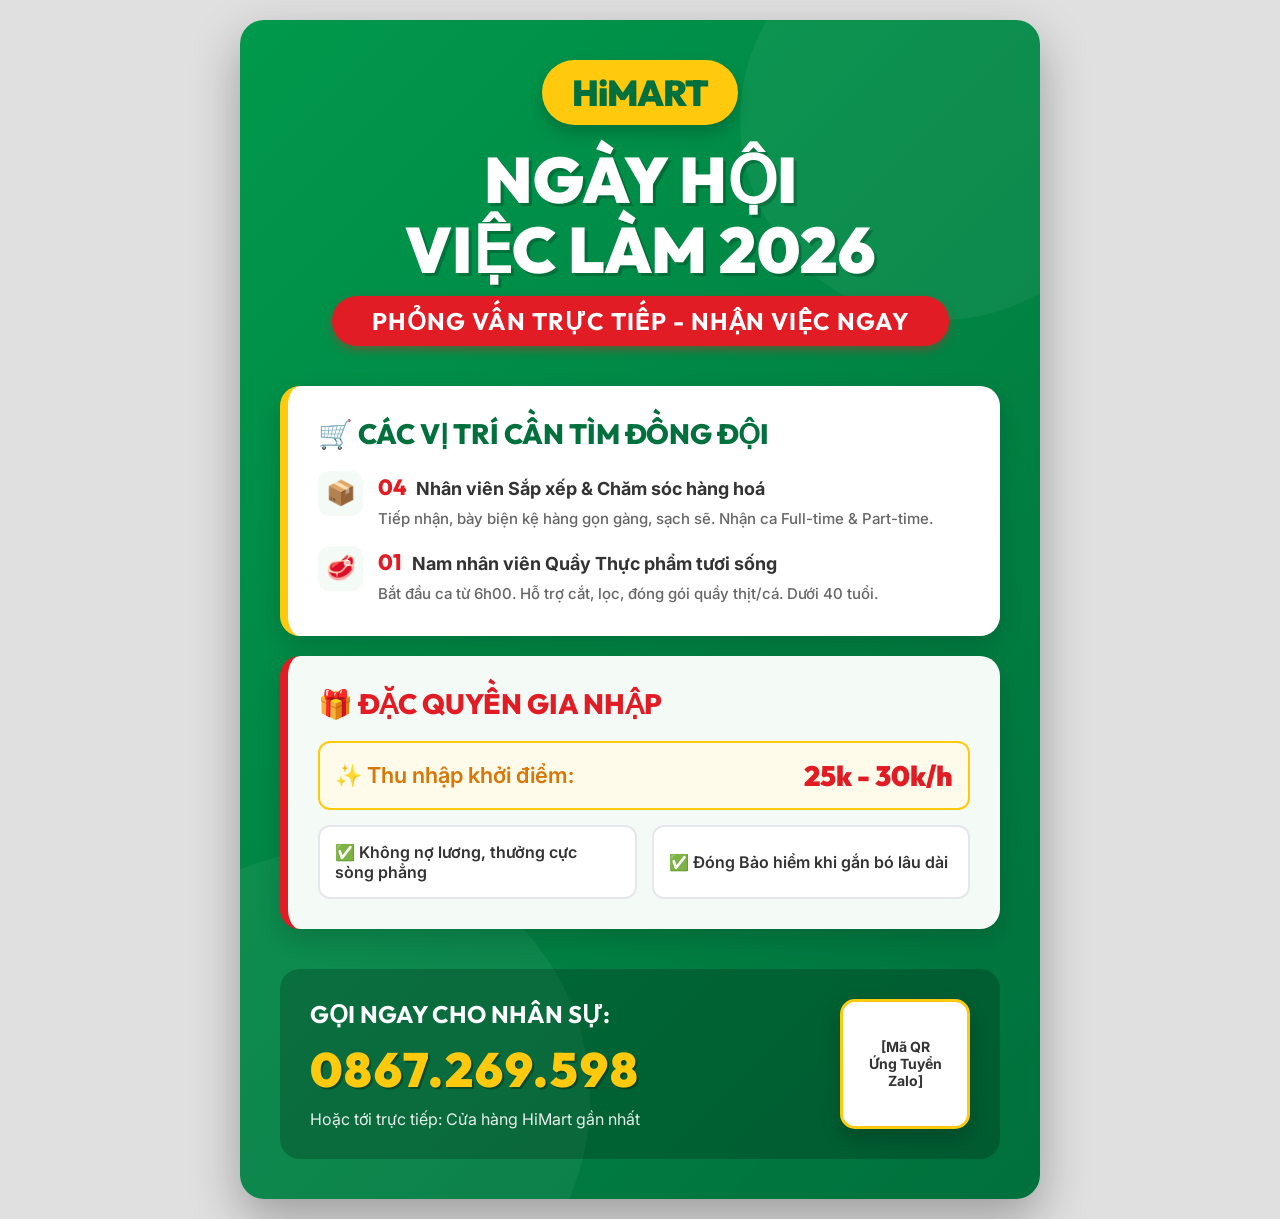
==== tuyen-dung/index.html @ f9a3f5d9 "feat: Add recruitment poster and link it in homepage" ====
<!DOCTYPE html>
<html lang="vi">
<head>
    <meta charset="UTF-8">
    <meta name="viewport" content="width=device-width, initial-scale=1.0">
    <title>HiMart - Ngày Hội Tuyển Dụng</title>
    <link rel="preconnect" href="https://fonts.googleapis.com">
    <link rel="preconnect" href="https://fonts.gstatic.com" crossorigin>
    <link href="https://fonts.googleapis.com/css2?family=Inter:wght@400;500;600;700&family=Outfit:wght@500;700;800;900&display=swap" rel="stylesheet">
    <style>
        :root {
            --himart-green: #00994C;
            --himart-dark-green: #00703C;
            --himart-yellow: #FFC90E;
            --himart-red: #E11C24;
            --text-main: #333333;
            --bg-light: #F4FAF6;
        }

        * {
            box-sizing: border-box;
            margin: 0;
            padding: 0;
        }

        body {
            font-family: 'Inter', sans-serif;
            background-color: #e0e0e0;
            display: flex;
            justify-content: center;
            align-items: center;
            min-height: 100vh;
            padding: 20px;
        }

        /* Poster Container */
        .poster {
            width: 100%;
            max-width: 800px;
            background: linear-gradient(135deg, var(--himart-green) 0%, var(--himart-dark-green) 100%);
            box-shadow: 0 20px 50px rgba(0,0,0,0.3);
            border-radius: 24px;
            overflow: hidden;
            position: relative;
            color: #fff;
        }

        /* Decorative Elements */
        .decor-circle {
            position: absolute;
            width: 400px;
            height: 400px;
            background: rgba(255, 255, 255, 0.05);
            border-radius: 50%;
            top: -100px;
            right: -100px;
            z-index: 0;
        }

        .poster-content {
            position: relative;
            z-index: 1;
            padding: 40px;
        }

        /* Header Section */
        .header {
            text-align: center;
            margin-bottom: 30px;
        }

        .logo-box {
            display: inline-block;
            background: var(--himart-yellow);
            color: var(--himart-dark-green);
            font-family: 'Outfit', sans-serif;
            font-weight: 900;
            font-size: 36px;
            padding: 10px 30px;
            border-radius: 50px;
            margin-bottom: 20px;
            box-shadow: 0 8px 15px rgba(0,0,0,0.2);
            letter-spacing: -1px;
        }

        .title-main {
            font-family: 'Outfit', sans-serif;
            font-size: 64px;
            font-weight: 900;
            color: #fff;
            text-transform: uppercase;
            line-height: 1.1;
            text-shadow: 3px 3px 0px rgba(0,0,0,0.2);
            margin-bottom: 10px;
        }

        .subtitle {
            background: var(--himart-red);
            display: inline-block;
            font-family: 'Outfit', sans-serif;
            font-size: 24px;
            font-weight: 700;
            padding: 10px 40px;
            border-radius: 50px;
            text-transform: uppercase;
            box-shadow: 0 4px 10px rgba(225, 28, 36, 0.4);
            letter-spacing: 1px;
        }

        /* Main Content Grid */
        .main-info {
            display: flex;
            flex-direction: column;
            gap: 20px;
            margin-top: 40px;
        }

        /* Info Cards */
        .card {
            background: #fff;
            border-radius: 20px;
            padding: 30px;
            color: var(--text-main);
            box-shadow: 0 10px 25px rgba(0,0,0,0.15);
            border-left: 8px solid var(--himart-yellow);
        }

        .card.highlight {
            border-left: 8px solid var(--himart-red);
            background: var(--bg-light);
        }

        .card-title {
            font-family: 'Outfit', sans-serif;
            font-size: 28px;
            font-weight: 800;
            color: var(--himart-dark-green);
            margin-bottom: 20px;
            display: flex;
            align-items: center;
            gap: 10px;
        }

        /* Job Positions */
        .job-item {
            display: flex;
            align-items: flex-start;
            margin-bottom: 15px;
            font-size: 18px;
            line-height: 1.5;
            font-weight: 500;
        }

        .job-item:last-child {
            margin-bottom: 0;
        }

        .job-icon {
            font-size: 24px;
            margin-right: 15px;
            background: var(--bg-light);
            width: 45px;
            height: 45px;
            display: flex;
            align-items: center;
            justify-content: center;
            border-radius: 12px;
            flex-shrink: 0;
        }

        .job-qty {
            color: var(--himart-red);
            font-weight: 800;
            font-family: 'Outfit', sans-serif;
            font-size: 22px;
            margin-right: 5px;
        }

        /* Benefits */
        .benefit-grid {
            display: grid;
            grid-template-columns: 1fr 1fr;
            gap: 15px;
        }

        .benefit-item {
            background: #fff;
            border: 2px solid #E5E7EB;
            padding: 15px;
            border-radius: 12px;
            font-weight: 600;
            font-size: 16px;
            display: flex;
            align-items: center;
            gap: 10px;
        }

        .benefit-item.salary {
            background: #FFFBEB;
            border-color: var(--himart-yellow);
            color: #D97706;
            grid-column: span 2;
            font-size: 22px;
        }

        .salary-amount {
            font-family: 'Outfit', sans-serif;
            font-size: 28px;
            font-weight: 900;
            color: var(--himart-red);
        }

        /* Footer */
        .footer {
            margin-top: 40px;
            background: rgba(0,0,0,0.2);
            border-radius: 20px;
            padding: 30px;
            display: flex;
            align-items: center;
            justify-content: space-between;
        }

        .contact-info {
            flex: 1;
        }

        .contact-title {
            font-family: 'Outfit', sans-serif;
            font-size: 24px;
            font-weight: 700;
            margin-bottom: 10px;
        }

        .contact-phone {
            font-family: 'Outfit', sans-serif;
            font-size: 48px;
            font-weight: 900;
            color: var(--himart-yellow);
            letter-spacing: 2px;
            text-shadow: 2px 2px 0px rgba(0,0,0,0.3);
        }

        .qr-box {
            width: 130px;
            height: 130px;
            background: #fff;
            padding: 10px;
            border-radius: 15px;
            box-shadow: 0 10px 20px rgba(0,0,0,0.2);
            flex-shrink: 0;
            display: flex;
            align-items: center;
            justify-content: center;
            text-align: center;
            color: var(--text-main);
            font-size: 14px;
            font-weight: bold;
            border: 3px solid var(--himart-yellow);
        }

        /* Responsive */
        @media (max-width: 768px) {
            .title-main { font-size: 48px; }
            .subtitle { font-size: 18px; }
            .benefit-grid { grid-template-columns: 1fr; }
            .benefit-item.salary { grid-column: 1; font-size: 18px; }
            .footer { flex-direction: column; text-align: center; gap: 20px; }
            .contact-phone { font-size: 36px; }
        }
    </style>
</head>
<body>

    <div class="poster">
        <div class="decor-circle"></div>
        <div class="decor-circle" style="top: auto; bottom: -150px; left: -150px; width: 500px; height: 500px;"></div>

        <div class="poster-content">
            <!-- HEADER -->
            <div class="header">
                <div class="logo-box">HiMART</div>
                <h1 class="title-main">NGÀY HỘI<br>VIỆC LÀM 2026</h1>
                <div class="subtitle">PHỎNG VẤN TRỰC TIẾP - NHẬN VIỆC NGAY</div>
            </div>

            <!-- MAIN CONTENT -->
            <div class="main-info">
                
                <!-- JOB CARD -->
                <div class="card">
                    <h2 class="card-title">🛒 CÁC VỊ TRÍ CẦN TÌM ĐỒNG ĐỘI</h2>
                    
                    <div class="job-item">
                        <div class="job-icon">📦</div>
                        <div>
                            <span class="job-qty">04</span> 
                            <span><strong>Nhân viên Sắp xếp & Chăm sóc hàng hoá</strong><br>
                            <span style="color: #666; font-size: 15px;">Tiếp nhận, bày biện kệ hàng gọn gàng, sạch sẽ. Nhận ca Full-time & Part-time.</span></span>
                        </div>
                    </div>

                    <div class="job-item">
                        <div class="job-icon">🥩</div>
                        <div>
                            <span class="job-qty">01</span> 
                            <span><strong>Nam nhân viên Quầy Thực phẩm tươi sống</strong><br>
                            <span style="color: #666; font-size: 15px;">Bắt đầu ca từ 6h00. Hỗ trợ cắt, lọc, đóng gói quầy thịt/cá. Dưới 40 tuổi.</span></span>
                        </div>
                    </div>
                </div>

                <!-- BENEFIT CARD -->
                <div class="card highlight">
                    <h2 class="card-title" style="color: var(--himart-red);">🎁 ĐẶC QUYỀN GIA NHẬP</h2>
                    
                    <div class="benefit-grid">
                        <div class="benefit-item salary">
                            ✨ Thu nhập khởi điểm: <span class="salary-amount" style="margin-left:auto;">25k - 30k/h</span>
                        </div>
                        <div class="benefit-item">
                            ✅ Không nợ lương, thưởng cực sòng phẳng
                        </div>
                        <div class="benefit-item">
                            ✅ Đóng Bảo hiểm khi gắn bó lâu dài
                        </div>
                    </div>
                </div>
                
            </div>

            <!-- FOOTER -->
            <div class="footer">
                <div class="contact-info">
                    <div class="contact-title">GỌI NGAY CHO NHÂN SỰ:</div>
                    <div class="contact-phone">0867.269.598</div>
                    <p style="margin-top: 10px; font-size: 16px; opacity: 0.9;">Hoặc tới trực tiếp: Cửa hàng HiMart gần nhất</p>
                </div>
                <div class="qr-box">
                    <span>[Mã QR<br>Ứng Tuyển<br>Zalo]</span>
                </div>
            </div>

        </div>
    </div>

</body>
</html>
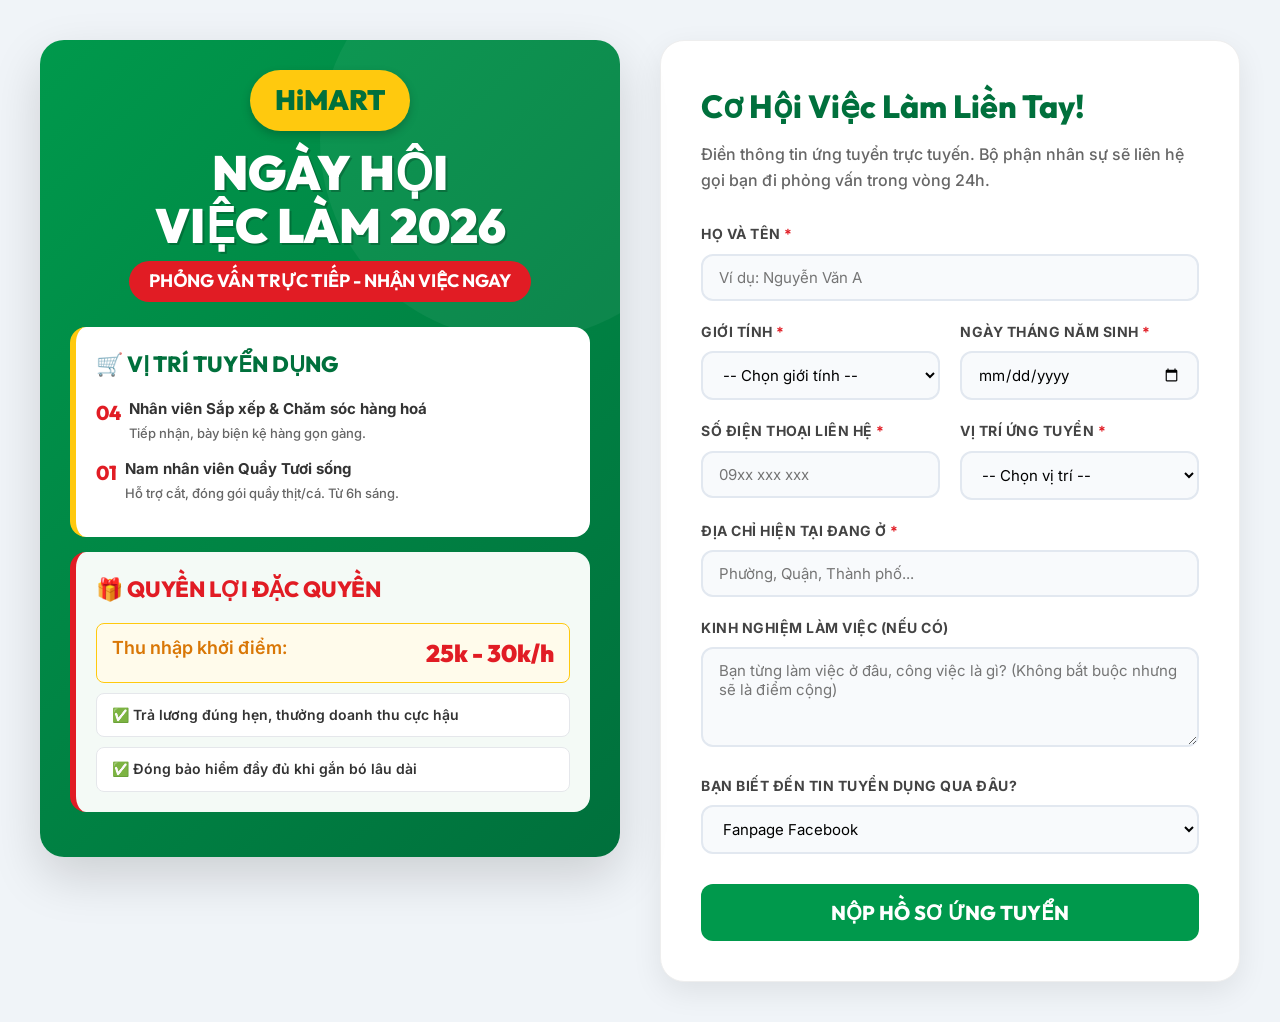
==== commit 5b3d58b1: "feat: Replace Google Form with native HiMart application form" ====
--- a/tuyen-dung/index.html
+++ b/tuyen-dung/index.html
@@ -3,10 +3,11 @@
 <head>
     <meta charset="UTF-8">
     <meta name="viewport" content="width=device-width, initial-scale=1.0">
-    <title>HiMart - Ngày Hội Tuyển Dụng</title>
+    <title>HiMart - Ngày Hội Tuyển Dụng & Ứng Tuyển Online</title>
     <link rel="preconnect" href="https://fonts.googleapis.com">
     <link rel="preconnect" href="https://fonts.gstatic.com" crossorigin>
     <link href="https://fonts.googleapis.com/css2?family=Inter:wght@400;500;600;700&family=Outfit:wght@500;700;800;900&display=swap" rel="stylesheet">
+    <link rel="stylesheet" href="https://cdnjs.cloudflare.com/ajax/libs/font-awesome/6.4.0/css/all.min.css">
     <style>
         :root {
             --himart-green: #00994C;
@@ -25,27 +26,32 @@
 
         body {
             font-family: 'Inter', sans-serif;
-            background-color: #e0e0e0;
-            display: flex;
-            justify-content: center;
-            align-items: center;
-            min-height: 100vh;
-            padding: 20px;
-        }
-
-        /* Poster Container */
+            background-color: #f0f4f8;
+            color: var(--text-main);
+            padding: 40px 20px;
+            line-height: 1.6;
+        }
+
+        .container {
+            max-width: 1200px;
+            margin: 0 auto;
+            display: grid;
+            grid-template-columns: 1fr 1fr;
+            gap: 40px;
+            align-items: start;
+        }
+
+        /* Poster Side */
         .poster {
-            width: 100%;
-            max-width: 800px;
             background: linear-gradient(135deg, var(--himart-green) 0%, var(--himart-dark-green) 100%);
-            box-shadow: 0 20px 50px rgba(0,0,0,0.3);
+            box-shadow: 0 20px 50px rgba(0,0,0,0.15);
             border-radius: 24px;
             overflow: hidden;
-            position: relative;
+            position: sticky;
+            top: 40px;
             color: #fff;
         }
 
-        /* Decorative Elements */
         .decor-circle {
             position: absolute;
             width: 400px;
@@ -60,289 +66,235 @@
         .poster-content {
             position: relative;
             z-index: 1;
+            padding: 30px;
+        }
+
+        /* Header Section */
+        .header { text-align: center; margin-bottom: 25px; }
+        .logo-box {
+            display: inline-block; background: var(--himart-yellow); color: var(--himart-dark-green);
+            font-family: 'Outfit', sans-serif; font-weight: 900; font-size: 28px;
+            padding: 8px 25px; border-radius: 50px; margin-bottom: 15px;
+            box-shadow: 0 4px 10px rgba(0,0,0,0.2);
+        }
+        .title-main { font-family: 'Outfit', sans-serif; font-size: 48px; font-weight: 900; line-height: 1.1; margin-bottom: 10px; text-shadow: 2px 2px 0px rgba(0,0,0,0.2); }
+        .subtitle { background: var(--himart-red); display: inline-block; font-family: 'Outfit', sans-serif; font-size: 18px; font-weight: 700; padding: 6px 20px; border-radius: 50px; }
+
+        /* Info Cards in Poster */
+        .card { background: #fff; border-radius: 16px; padding: 20px; color: var(--text-main); margin-bottom: 15px; border-left: 6px solid var(--himart-yellow); }
+        .card.highlight { border-left: 6px solid var(--himart-red); background: var(--bg-light); }
+        .card-title { font-family: 'Outfit', sans-serif; font-size: 22px; font-weight: 800; color: var(--himart-dark-green); margin-bottom: 15px; }
+        
+        .job-item { display: flex; align-items: flex-start; margin-bottom: 12px; font-weight: 500; font-size: 15px; }
+        .job-qty { color: var(--himart-red); font-weight: 800; font-family: 'Outfit', sans-serif; font-size: 20px; margin-right: 8px; }
+
+        .benefit-grid { display: grid; grid-template-columns: 1fr; gap: 10px; }
+        .benefit-item { background: #fff; border: 1px solid #E5E7EB; padding: 10px 15px; border-radius: 8px; font-weight: 600; font-size: 14px; }
+        .benefit-item.salary { background: #FFFBEB; border-color: var(--himart-yellow); color: #D97706; font-size: 18px; }
+        .salary-amount { font-family: 'Outfit', sans-serif; font-size: 24px; font-weight: 900; color: var(--himart-red); float: right; }
+
+        /* Form Side */
+        .form-wrapper {
+            background: #fff;
             padding: 40px;
-        }
-
-        /* Header Section */
-        .header {
-            text-align: center;
-            margin-bottom: 30px;
-        }
-
-        .logo-box {
-            display: inline-block;
-            background: var(--himart-yellow);
-            color: var(--himart-dark-green);
+            border-radius: 24px;
+            box-shadow: 0 10px 30px rgba(0,0,0,0.08);
+            border: 1px solid #eee;
+        }
+
+        .form-header { margin-bottom: 30px; }
+        .form-header h2 { font-family: 'Outfit', sans-serif; font-size: 32px; font-weight: 800; color: var(--himart-dark-green); margin-bottom: 10px; }
+        .form-header p { color: #666; font-size: 16px; font-weight: 500; }
+
+        .form-group { margin-bottom: 20px; }
+        .form-row { display: grid; grid-template-columns: 1fr 1fr; gap: 20px; }
+        
+        label { display: block; font-weight: 700; margin-bottom: 8px; color: #444; font-size: 14px; text-transform: uppercase; letter-spacing: 0.5px; }
+        .required { color: var(--himart-red); }
+        
+        input[type="text"], input[type="tel"], input[type="date"], select, textarea {
+            width: 100%;
+            padding: 12px 16px;
+            border: 2px solid #e2e8f0;
+            border-radius: 12px;
+            font-family: 'Inter', sans-serif;
+            font-size: 15px;
+            background: #f8fafc;
+            transition: all 0.2s;
+            outline: none;
+        }
+
+        input:focus, select:focus, textarea:focus { border-color: var(--himart-green); background: #fff; box-shadow: 0 0 0 3px rgba(0, 153, 76, 0.1); }
+        textarea { resize: vertical; min-height: 100px; }
+
+        .submit-btn {
+            width: 100%;
+            background: var(--himart-green);
+            color: #fff;
+            border: none;
+            padding: 16px;
             font-family: 'Outfit', sans-serif;
-            font-weight: 900;
-            font-size: 36px;
-            padding: 10px 30px;
-            border-radius: 50px;
-            margin-bottom: 20px;
-            box-shadow: 0 8px 15px rgba(0,0,0,0.2);
-            letter-spacing: -1px;
-        }
-
-        .title-main {
-            font-family: 'Outfit', sans-serif;
-            font-size: 64px;
-            font-weight: 900;
-            color: #fff;
-            text-transform: uppercase;
-            line-height: 1.1;
-            text-shadow: 3px 3px 0px rgba(0,0,0,0.2);
-            margin-bottom: 10px;
-        }
-
-        .subtitle {
-            background: var(--himart-red);
-            display: inline-block;
-            font-family: 'Outfit', sans-serif;
-            font-size: 24px;
-            font-weight: 700;
-            padding: 10px 40px;
-            border-radius: 50px;
-            text-transform: uppercase;
-            box-shadow: 0 4px 10px rgba(225, 28, 36, 0.4);
-            letter-spacing: 1px;
-        }
-
-        /* Main Content Grid */
-        .main-info {
-            display: flex;
-            flex-direction: column;
-            gap: 20px;
-            margin-top: 40px;
-        }
-
-        /* Info Cards */
-        .card {
-            background: #fff;
-            border-radius: 20px;
-            padding: 30px;
-            color: var(--text-main);
-            box-shadow: 0 10px 25px rgba(0,0,0,0.15);
-            border-left: 8px solid var(--himart-yellow);
-        }
-
-        .card.highlight {
-            border-left: 8px solid var(--himart-red);
-            background: var(--bg-light);
-        }
-
-        .card-title {
-            font-family: 'Outfit', sans-serif;
-            font-size: 28px;
+            font-size: 20px;
             font-weight: 800;
-            color: var(--himart-dark-green);
-            margin-bottom: 20px;
-            display: flex;
-            align-items: center;
-            gap: 10px;
-        }
-
-        /* Job Positions */
-        .job-item {
-            display: flex;
-            align-items: flex-start;
-            margin-bottom: 15px;
-            font-size: 18px;
-            line-height: 1.5;
-            font-weight: 500;
-        }
-
-        .job-item:last-child {
-            margin-bottom: 0;
-        }
-
-        .job-icon {
-            font-size: 24px;
-            margin-right: 15px;
-            background: var(--bg-light);
-            width: 45px;
-            height: 45px;
-            display: flex;
-            align-items: center;
-            justify-content: center;
             border-radius: 12px;
-            flex-shrink: 0;
-        }
-
-        .job-qty {
-            color: var(--himart-red);
-            font-weight: 800;
-            font-family: 'Outfit', sans-serif;
-            font-size: 22px;
-            margin-right: 5px;
-        }
-
-        /* Benefits */
-        .benefit-grid {
-            display: grid;
-            grid-template-columns: 1fr 1fr;
-            gap: 15px;
-        }
-
-        .benefit-item {
-            background: #fff;
-            border: 2px solid #E5E7EB;
+            cursor: pointer;
+            transition: transform 0.2s, background 0.2s;
+            margin-top: 10px;
+        }
+        
+        .submit-btn:hover { background: var(--himart-dark-green); transform: translateY(-2px); box-shadow: 0 10px 20px rgba(0, 153, 76, 0.2); }
+        
+        .success-message {
+            display: none;
+            background: #ecfdf5;
+            border: 1px solid #10b981;
+            color: #047857;
             padding: 15px;
             border-radius: 12px;
+            margin-top: 20px;
             font-weight: 600;
-            font-size: 16px;
-            display: flex;
-            align-items: center;
-            gap: 10px;
-        }
-
-        .benefit-item.salary {
-            background: #FFFBEB;
-            border-color: var(--himart-yellow);
-            color: #D97706;
-            grid-column: span 2;
-            font-size: 22px;
-        }
-
-        .salary-amount {
-            font-family: 'Outfit', sans-serif;
-            font-size: 28px;
-            font-weight: 900;
-            color: var(--himart-red);
-        }
-
-        /* Footer */
-        .footer {
-            margin-top: 40px;
-            background: rgba(0,0,0,0.2);
-            border-radius: 20px;
-            padding: 30px;
-            display: flex;
-            align-items: center;
-            justify-content: space-between;
-        }
-
-        .contact-info {
-            flex: 1;
-        }
-
-        .contact-title {
-            font-family: 'Outfit', sans-serif;
-            font-size: 24px;
-            font-weight: 700;
-            margin-bottom: 10px;
-        }
-
-        .contact-phone {
-            font-family: 'Outfit', sans-serif;
-            font-size: 48px;
-            font-weight: 900;
-            color: var(--himart-yellow);
-            letter-spacing: 2px;
-            text-shadow: 2px 2px 0px rgba(0,0,0,0.3);
-        }
-
-        .qr-box {
-            width: 130px;
-            height: 130px;
-            background: #fff;
-            padding: 10px;
-            border-radius: 15px;
-            box-shadow: 0 10px 20px rgba(0,0,0,0.2);
-            flex-shrink: 0;
-            display: flex;
-            align-items: center;
-            justify-content: center;
             text-align: center;
-            color: var(--text-main);
-            font-size: 14px;
-            font-weight: bold;
-            border: 3px solid var(--himart-yellow);
-        }
-
-        /* Responsive */
-        @media (max-width: 768px) {
-            .title-main { font-size: 48px; }
-            .subtitle { font-size: 18px; }
-            .benefit-grid { grid-template-columns: 1fr; }
-            .benefit-item.salary { grid-column: 1; font-size: 18px; }
-            .footer { flex-direction: column; text-align: center; gap: 20px; }
-            .contact-phone { font-size: 36px; }
+        }
+
+        @media (max-width: 900px) {
+            .container { grid-template-columns: 1fr; }
+            .poster { position: relative; top: 0; }
+            .form-row { grid-template-columns: 1fr; gap: 0; }
         }
     </style>
 </head>
 <body>
 
-    <div class="poster">
-        <div class="decor-circle"></div>
-        <div class="decor-circle" style="top: auto; bottom: -150px; left: -150px; width: 500px; height: 500px;"></div>
-
-        <div class="poster-content">
-            <!-- HEADER -->
-            <div class="header">
-                <div class="logo-box">HiMART</div>
-                <h1 class="title-main">NGÀY HỘI<br>VIỆC LÀM 2026</h1>
-                <div class="subtitle">PHỎNG VẤN TRỰC TIẾP - NHẬN VIỆC NGAY</div>
+    <div class="container">
+        <!-- 1. POSTER SIDE -->
+        <div class="poster">
+            <div class="decor-circle"></div>
+            <div class="poster-content">
+                <div class="header">
+                    <div class="logo-box">HiMART</div>
+                    <h1 class="title-main">NGÀY HỘI<br>VIỆC LÀM 2026</h1>
+                    <div class="subtitle">PHỎNG VẤN TRỰC TIẾP - NHẬN VIỆC NGAY</div>
+                </div>
+
+                <div class="card">
+                    <h2 class="card-title">🛒 VỊ TRÍ TUYỂN DỤNG</h2>
+                    <div class="job-item">
+                        <span class="job-qty">04</span> 
+                        <span><strong>Nhân viên Sắp xếp & Chăm sóc hàng hoá</strong><br><span style="color: #666; font-size: 13px;">Tiếp nhận, bày biện kệ hàng gọn gàng.</span></span>
+                    </div>
+                    <div class="job-item">
+                        <span class="job-qty">01</span> 
+                        <span><strong>Nam nhân viên Quầy Tươi sống</strong><br><span style="color: #666; font-size: 13px;">Hỗ trợ cắt, đóng gói quầy thịt/cá. Từ 6h sáng.</span></span>
+                    </div>
+                </div>
+
+                <div class="card highlight">
+                    <h2 class="card-title" style="color: var(--himart-red);">🎁 QUYỀN LỢI ĐẶC QUYỀN</h2>
+                    <div class="benefit-grid">
+                        <div class="benefit-item salary">Thu nhập khởi điểm: <span class="salary-amount">25k - 30k/h</span></div>
+                        <div class="benefit-item">✅ Trả lương đúng hẹn, thưởng doanh thu cực hậu</div>
+                        <div class="benefit-item">✅ Đóng bảo hiểm đầy đủ khi gắn bó lâu dài</div>
+                    </div>
+                </div>
             </div>
-
-            <!-- MAIN CONTENT -->
-            <div class="main-info">
-                
-                <!-- JOB CARD -->
-                <div class="card">
-                    <h2 class="card-title">🛒 CÁC VỊ TRÍ CẦN TÌM ĐỒNG ĐỘI</h2>
-                    
-                    <div class="job-item">
-                        <div class="job-icon">📦</div>
-                        <div>
-                            <span class="job-qty">04</span> 
-                            <span><strong>Nhân viên Sắp xếp & Chăm sóc hàng hoá</strong><br>
-                            <span style="color: #666; font-size: 15px;">Tiếp nhận, bày biện kệ hàng gọn gàng, sạch sẽ. Nhận ca Full-time & Part-time.</span></span>
-                        </div>
-                    </div>
-
-                    <div class="job-item">
-                        <div class="job-icon">🥩</div>
-                        <div>
-                            <span class="job-qty">01</span> 
-                            <span><strong>Nam nhân viên Quầy Thực phẩm tươi sống</strong><br>
-                            <span style="color: #666; font-size: 15px;">Bắt đầu ca từ 6h00. Hỗ trợ cắt, lọc, đóng gói quầy thịt/cá. Dưới 40 tuổi.</span></span>
-                        </div>
-                    </div>
-                </div>
-
-                <!-- BENEFIT CARD -->
-                <div class="card highlight">
-                    <h2 class="card-title" style="color: var(--himart-red);">🎁 ĐẶC QUYỀN GIA NHẬP</h2>
-                    
-                    <div class="benefit-grid">
-                        <div class="benefit-item salary">
-                            ✨ Thu nhập khởi điểm: <span class="salary-amount" style="margin-left:auto;">25k - 30k/h</span>
-                        </div>
-                        <div class="benefit-item">
-                            ✅ Không nợ lương, thưởng cực sòng phẳng
-                        </div>
-                        <div class="benefit-item">
-                            ✅ Đóng Bảo hiểm khi gắn bó lâu dài
-                        </div>
-                    </div>
-                </div>
-                
+        </div>
+
+        <!-- 2. APPLICATION FORM SIDE -->
+        <div class="form-wrapper">
+            <div class="form-header">
+                <h2>Cơ Hội Việc Làm Liền Tay!</h2>
+                <p>Điền thông tin ứng tuyển trực tuyến. Bộ phận nhân sự sẽ liên hệ gọi bạn đi phỏng vấn trong vòng 24h.</p>
             </div>
 
-            <!-- FOOTER -->
-            <div class="footer">
-                <div class="contact-info">
-                    <div class="contact-title">GỌI NGAY CHO NHÂN SỰ:</div>
-                    <div class="contact-phone">0867.269.598</div>
-                    <p style="margin-top: 10px; font-size: 16px; opacity: 0.9;">Hoặc tới trực tiếp: Cửa hàng HiMart gần nhất</p>
-                </div>
-                <div class="qr-box">
-                    <span>[Mã QR<br>Ứng Tuyển<br>Zalo]</span>
-                </div>
-            </div>
-
+            <form id="applyForm" onsubmit="handleApply(event)">
+                <div class="form-group">
+                    <label>Họ và tên <span class="required">*</span></label>
+                    <input type="text" placeholder="Ví dụ: Nguyễn Văn A" required>
+                </div>
+
+                <div class="form-row">
+                    <div class="form-group">
+                        <label>Giới tính <span class="required">*</span></label>
+                        <select required>
+                            <option value="">-- Chọn giới tính --</option>
+                            <option value="Nam">Nam</option>
+                            <option value="Nu">Nữ</option>
+                            <option value="Khac">Khác</option>
+                        </select>
+                    </div>
+                    <div class="form-group">
+                        <label>Ngày tháng năm sinh <span class="required">*</span></label>
+                        <input type="date" required>
+                    </div>
+                </div>
+
+                <div class="form-row">
+                    <div class="form-group">
+                        <label>Số điện thoại liên hệ <span class="required">*</span></label>
+                        <input type="tel" placeholder="09xx xxx xxx" required>
+                    </div>
+                    <div class="form-group">
+                        <label>Vị trí ứng tuyển <span class="required">*</span></label>
+                        <select required>
+                            <option value="">-- Chọn vị trí --</option>
+                            <option value="SapXep">Nhân viên Sắp xếp hàng hóa</option>
+                            <option value="TuoiSong">Nam NV Thực phẩm tươi sống</option>
+                            <option value="ThuNgan">Nhân viên Thu Ngân</option>
+                            <option value="GiaoHang">Nhân viên Giao Hàng</option>
+                            <option value="Khac">Vị trí khác</option>
+                        </select>
+                    </div>
+                </div>
+
+                <div class="form-group">
+                    <label>Địa chỉ hiện tại đang ở <span class="required">*</span></label>
+                    <input type="text" placeholder="Phường, Quận, Thành phố..." required>
+                </div>
+
+                <div class="form-group">
+                    <label>Kinh nghiệm làm việc (Nếu có)</label>
+                    <textarea placeholder="Bạn từng làm việc ở đâu, công việc là gì? (Không bắt buộc nhưng sẽ là điểm cộng)"></textarea>
+                </div>
+
+                <div class="form-group">
+                    <label>Bạn biết đến tin tuyển dụng qua đâu?</label>
+                    <select>
+                        <option value="Facebook">Fanpage Facebook</option>
+                        <option value="Website">Website HiMart</option>
+                        <option value="BanBe">Bạn bè giới thiệu</option>
+                        <option value="Zalo">Hội nhóm Zalo</option>
+                        <option value="Khac">Nguồn khác</option>
+                    </select>
+                </div>
+
+                <button type="submit" class="submit-btn" id="submitBtn">
+                    NỘP HỒ SƠ ỨNG TUYỂN
+                </button>
+                <div id="successMsg" class="success-message">
+                    <i class="fa-solid fa-circle-check"></i> Đăng ký thành công! HiMart sẽ liên hệ với bạn trong thời gian sớm nhất.
+                </div>
+            </form>
         </div>
     </div>
 
+    <script>
+        function handleApply(e) {
+            e.preventDefault();
+            const btn = document.getElementById('submitBtn');
+            const msg = document.getElementById('successMsg');
+            const form = document.getElementById('applyForm');
+            
+            btn.innerHTML = '<i class="fa-solid fa-spinner fa-spin"></i> ĐANG GỬI...';
+            btn.style.opacity = '0.8';
+            btn.disabled = true;
+
+            // Giả lập gửi form
+            setTimeout(() => {
+                form.reset();
+                btn.style.display = 'none';
+                msg.style.display = 'block';
+            }, 1000);
+        }
+    </script>
 </body>
 </html>
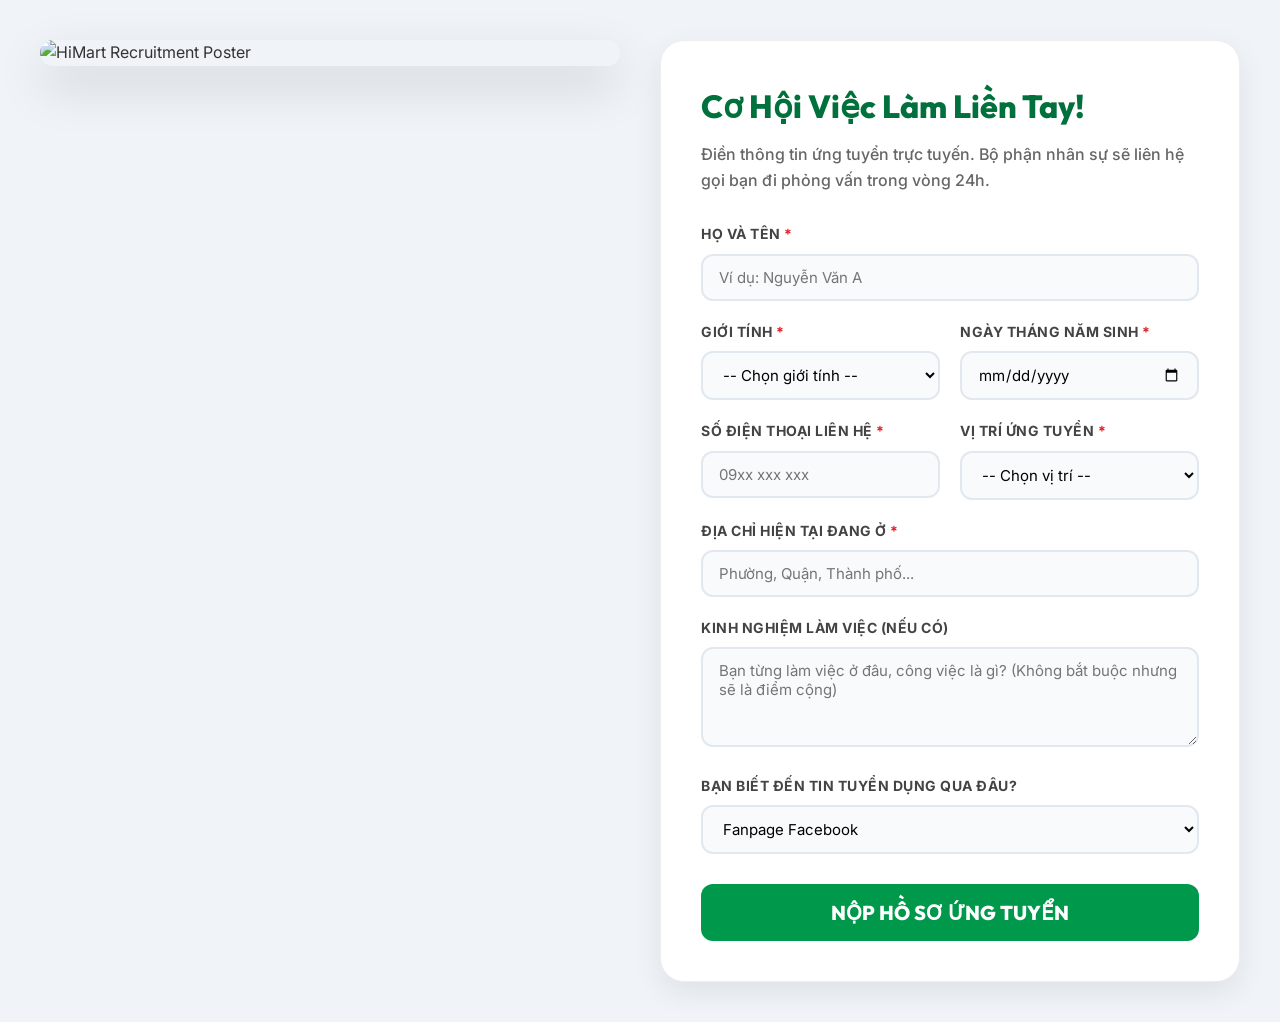
==== commit 2d6efe7c: "feat: replace html poster with image design" ====
--- a/tuyen-dung/index.html
+++ b/tuyen-dung/index.html
@@ -167,36 +167,9 @@
 
     <div class="container">
         <!-- 1. POSTER SIDE -->
-        <div class="poster">
-            <div class="decor-circle"></div>
-            <div class="poster-content">
-                <div class="header">
-                    <div class="logo-box">HiMART</div>
-                    <h1 class="title-main">NGÀY HỘI<br>VIỆC LÀM 2026</h1>
-                    <div class="subtitle">PHỎNG VẤN TRỰC TIẾP - NHẬN VIỆC NGAY</div>
-                </div>
-
-                <div class="card">
-                    <h2 class="card-title">🛒 VỊ TRÍ TUYỂN DỤNG</h2>
-                    <div class="job-item">
-                        <span class="job-qty">04</span> 
-                        <span><strong>Nhân viên Sắp xếp & Chăm sóc hàng hoá</strong><br><span style="color: #666; font-size: 13px;">Tiếp nhận, bày biện kệ hàng gọn gàng.</span></span>
-                    </div>
-                    <div class="job-item">
-                        <span class="job-qty">01</span> 
-                        <span><strong>Nam nhân viên Quầy Tươi sống</strong><br><span style="color: #666; font-size: 13px;">Hỗ trợ cắt, đóng gói quầy thịt/cá. Từ 6h sáng.</span></span>
-                    </div>
-                </div>
-
-                <div class="card highlight">
-                    <h2 class="card-title" style="color: var(--himart-red);">🎁 QUYỀN LỢI ĐẶC QUYỀN</h2>
-                    <div class="benefit-grid">
-                        <div class="benefit-item salary">Thu nhập khởi điểm: <span class="salary-amount">25k - 30k/h</span></div>
-                        <div class="benefit-item">✅ Trả lương đúng hẹn, thưởng doanh thu cực hậu</div>
-                        <div class="benefit-item">✅ Đóng bảo hiểm đầy đủ khi gắn bó lâu dài</div>
-                    </div>
-                </div>
-            </div>
+        <div class="poster-image-container" style="border-radius: 24px; overflow: hidden; box-shadow: 0 20px 50px rgba(0,0,0,0.15); position: sticky; top: 40px;">
+            <!-- User sẽ lưu ảnh dưới dạng images/poster-tuyen-dung.jpg -->
+            <img src="../images/poster-tuyen-dung.jpg" alt="HiMart Recruitment Poster" style="width: 100%; display: block; height: auto;">
         </div>
 
         <!-- 2. APPLICATION FORM SIDE -->
@@ -209,61 +182,61 @@
             <form id="applyForm" onsubmit="handleApply(event)">
                 <div class="form-group">
                     <label>Họ và tên <span class="required">*</span></label>
-                    <input type="text" placeholder="Ví dụ: Nguyễn Văn A" required>
+                    <input type="text" id="fullname" name="entry.fullname" placeholder="Ví dụ: Nguyễn Văn A" required>
                 </div>
 
                 <div class="form-row">
                     <div class="form-group">
                         <label>Giới tính <span class="required">*</span></label>
-                        <select required>
+                        <select id="gender" name="entry.gender" required>
                             <option value="">-- Chọn giới tính --</option>
                             <option value="Nam">Nam</option>
-                            <option value="Nu">Nữ</option>
-                            <option value="Khac">Khác</option>
+                            <option value="Nữ">Nữ</option>
+                            <option value="Khác">Khác</option>
                         </select>
                     </div>
                     <div class="form-group">
                         <label>Ngày tháng năm sinh <span class="required">*</span></label>
-                        <input type="date" required>
+                        <input type="date" id="dob" name="entry.dob" required>
                     </div>
                 </div>
 
                 <div class="form-row">
                     <div class="form-group">
                         <label>Số điện thoại liên hệ <span class="required">*</span></label>
-                        <input type="tel" placeholder="09xx xxx xxx" required>
+                        <input type="tel" id="phone" name="entry.phone" placeholder="09xx xxx xxx" required>
                     </div>
                     <div class="form-group">
                         <label>Vị trí ứng tuyển <span class="required">*</span></label>
-                        <select required>
+                        <select id="position" name="entry.position" required>
                             <option value="">-- Chọn vị trí --</option>
-                            <option value="SapXep">Nhân viên Sắp xếp hàng hóa</option>
-                            <option value="TuoiSong">Nam NV Thực phẩm tươi sống</option>
-                            <option value="ThuNgan">Nhân viên Thu Ngân</option>
-                            <option value="GiaoHang">Nhân viên Giao Hàng</option>
-                            <option value="Khac">Vị trí khác</option>
+                            <option value="Sắp xếp hàng hóa">Nhân viên Sắp xếp hàng hóa</option>
+                            <option value="Thực phẩm tươi sống">Nam NV Thực phẩm tươi sống</option>
+                            <option value="Thu Ngân">Nhân viên Thu Ngân</option>
+                            <option value="Giao Hàng">Nhân viên Giao Hàng</option>
+                            <option value="Khác">Vị trí khác</option>
                         </select>
                     </div>
                 </div>
 
                 <div class="form-group">
                     <label>Địa chỉ hiện tại đang ở <span class="required">*</span></label>
-                    <input type="text" placeholder="Phường, Quận, Thành phố..." required>
+                    <input type="text" id="address" name="entry.address" placeholder="Phường, Quận, Thành phố..." required>
                 </div>
 
                 <div class="form-group">
                     <label>Kinh nghiệm làm việc (Nếu có)</label>
-                    <textarea placeholder="Bạn từng làm việc ở đâu, công việc là gì? (Không bắt buộc nhưng sẽ là điểm cộng)"></textarea>
+                    <textarea id="experience" name="entry.experience" placeholder="Bạn từng làm việc ở đâu, công việc là gì? (Không bắt buộc nhưng sẽ là điểm cộng)"></textarea>
                 </div>
 
                 <div class="form-group">
                     <label>Bạn biết đến tin tuyển dụng qua đâu?</label>
-                    <select>
-                        <option value="Facebook">Fanpage Facebook</option>
-                        <option value="Website">Website HiMart</option>
-                        <option value="BanBe">Bạn bè giới thiệu</option>
-                        <option value="Zalo">Hội nhóm Zalo</option>
-                        <option value="Khac">Nguồn khác</option>
+                    <select id="source" name="entry.source">
+                        <option value="Fanpage Facebook">Fanpage Facebook</option>
+                        <option value="Website HiMart">Website HiMart</option>
+                        <option value="Bạn bè giới thiệu">Bạn bè giới thiệu</option>
+                        <option value="Hội nhóm Zalo">Hội nhóm Zalo</option>
+                        <option value="Nguồn khác">Nguồn khác</option>
                     </select>
                 </div>
 
@@ -273,27 +246,58 @@
                 <div id="successMsg" class="success-message">
                     <i class="fa-solid fa-circle-check"></i> Đăng ký thành công! HiMart sẽ liên hệ với bạn trong thời gian sớm nhất.
                 </div>
+                <div id="errorMsg" class="success-message" style="display:none; border-color: #ef4444; color: #b91c1c; background: #fef2f2;">
+                    <i class="fa-solid fa-circle-xmark"></i> Có lỗi xảy ra. Hãy thử lại hoặc liên hệ Zalo nhé.
+                </div>
             </form>
         </div>
     </div>
 
     <script>
-        function handleApply(e) {
+        // BƯỚC 2: SAU KHI LÀM GOOGLE SHEET, DÁN LINK WEB APP VÀO ĐÂY NHÉ:
+        const GOOGLE_SCRIPT_URL = 'https://script.google.com/macros/s/AKfycbwZ9H7ds-cXcvDTXY9yCHDL0F9AQ0J6AP5euQjbPdtU7hs-TZXAK7HK6dg15RVOu106ew/exec';
+
+        async function handleApply(e) {
             e.preventDefault();
             const btn = document.getElementById('submitBtn');
             const msg = document.getElementById('successMsg');
+            const errMsg = document.getElementById('errorMsg');
             const form = document.getElementById('applyForm');
             
-            btn.innerHTML = '<i class="fa-solid fa-spinner fa-spin"></i> ĐANG GỬI...';
+            btn.innerHTML = '<i class="fa-solid fa-spinner fa-spin"></i> ĐANG TRUYỀN DỮ LIỆU...';
             btn.style.opacity = '0.8';
             btn.disabled = true;
-
-            // Giả lập gửi form
-            setTimeout(() => {
+            errMsg.style.display = 'none';
+
+            // Thu thập dữ liệu
+            const formData = new FormData();
+            formData.append('fullname', document.getElementById('fullname').value);
+            formData.append('gender', document.getElementById('gender').value);
+            formData.append('dob', document.getElementById('dob').value);
+            formData.append('phone', document.getElementById('phone').value);
+            formData.append('position', document.getElementById('position').value);
+            formData.append('address', document.getElementById('address').value);
+            formData.append('experience', document.getElementById('experience').value);
+            formData.append('source', document.getElementById('source').value);
+            formData.append('timestamp', new Date().toLocaleString('vi-VN'));
+
+            try {
+                // Gửi dữ liệu thật lên Google Sheets
+                const response = await fetch(GOOGLE_SCRIPT_URL, {
+                    method: 'POST',
+                    body: formData,
+                    mode: 'no-cors' // Giúp tránh lỗi CORS khi submit form JS
+                });
+
                 form.reset();
                 btn.style.display = 'none';
                 msg.style.display = 'block';
-            }, 1000);
+            } catch (error) {
+                btn.innerHTML = 'CÓ LỖI. VUI LÒNG THỬ LẠI';
+                btn.style.opacity = '1';
+                btn.disabled = false;
+                errMsg.style.display = 'block';
+            }
         }
     </script>
 </body>
